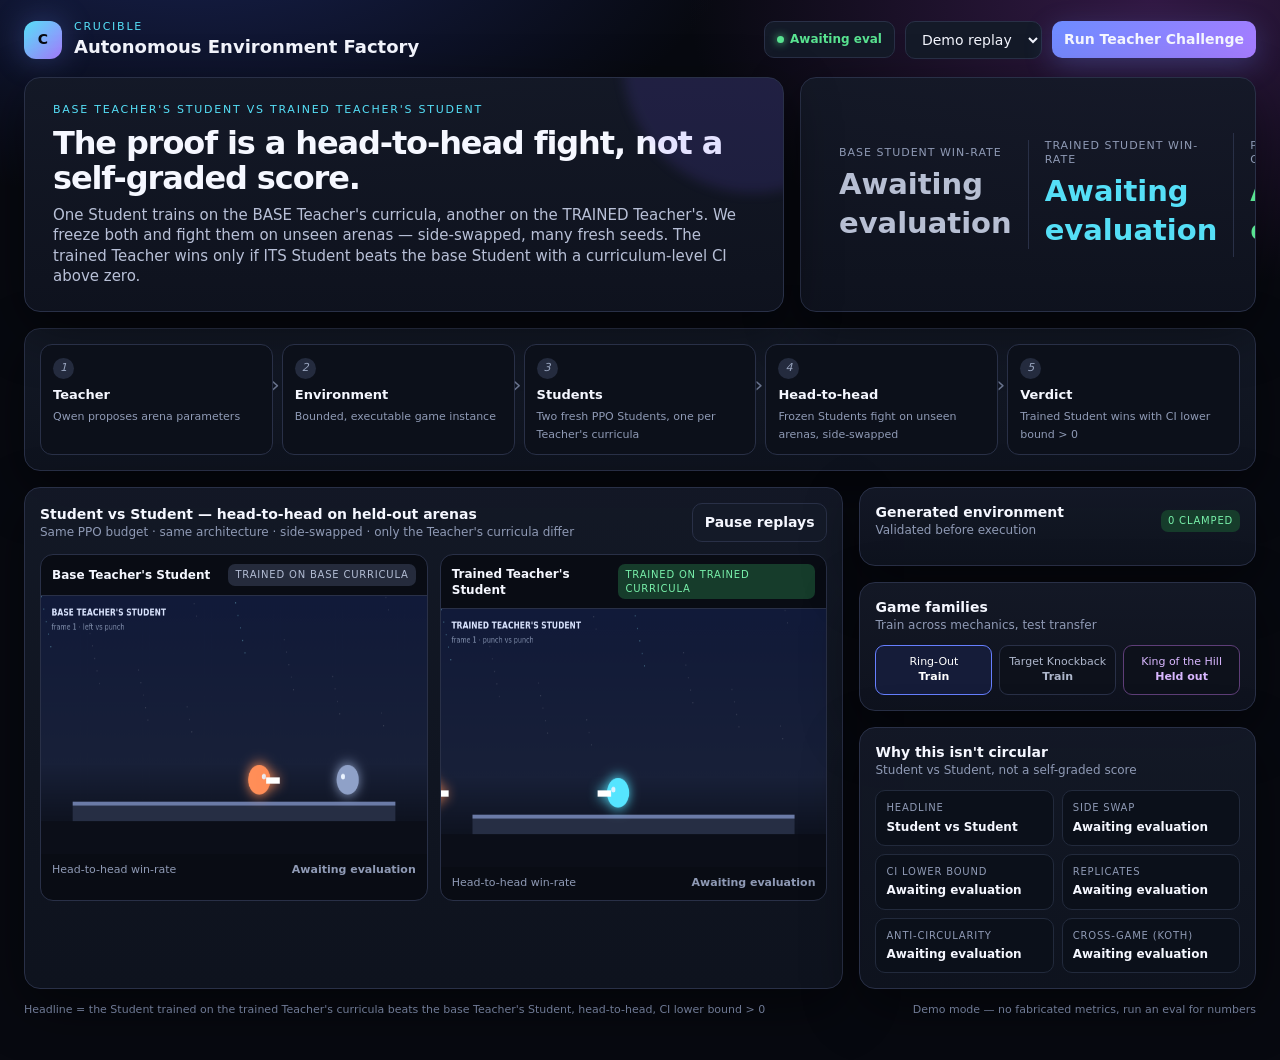
==== demo/index.html @ 3de4baf1 "Stage-6 head-to-head rebuild: Student-vs-Student on held-out arenas + KOTH cross-game Recovered from" ====
<!doctype html>
<html lang="en">
<head>
<meta charset="utf-8">
<meta name="viewport" content="width=device-width,initial-scale=1">
<title>Crucible — Agents That Build Better Training Grounds</title>
<style>
  :root {
    --bg:#070910; --panel:#111521; --panel2:#171c2b; --line:#293047;
    --ink:#f5f7ff; --muted:#8f9ab5; --cyan:#55dff7; --blue:#6d8cff;
    --violet:#a77cff; --green:#59e391; --orange:#ff9d62; --red:#ff667d;
  }
  *{box-sizing:border-box}
  body{margin:0;color:var(--ink);font:14px/1.35 Inter,ui-sans-serif,system-ui,-apple-system,sans-serif;
    background:
      radial-gradient(900px 500px at 15% -10%,#182252 0%,transparent 62%),
      radial-gradient(800px 500px at 90% 0%,#321944 0%,transparent 58%),var(--bg)}
  button,select{font:inherit}
  .shell{max-width:1480px;margin:auto;padding:20px 24px 42px}
  header{display:flex;align-items:center;justify-content:space-between;gap:18px;margin-bottom:18px}
  .brand{display:flex;align-items:center;gap:12px}
  .mark{width:38px;height:38px;border-radius:12px;display:grid;place-items:center;font-weight:900;
    background:linear-gradient(135deg,var(--cyan),var(--violet));box-shadow:0 0 32px #6d8cff55;color:#080a12}
  h1{font-size:18px;margin:0}.eyebrow{font-size:11px;letter-spacing:.16em;text-transform:uppercase;color:var(--cyan)}
  .top-actions{display:flex;align-items:center;gap:10px}
  .pill,.btn,select{border:1px solid var(--line);background:#141a28;color:var(--ink);border-radius:10px;padding:9px 12px}
  .pill{color:var(--muted);font-size:12px}.pill b{color:var(--green)}
  .btn{cursor:pointer;font-weight:700}.btn.primary{border:0;background:linear-gradient(135deg,var(--blue),var(--violet));
    box-shadow:0 8px 28px #6d8cff44}.btn:hover{filter:brightness(1.12)}
  .hero{display:grid;grid-template-columns:1.25fr .75fr;gap:16px;margin-bottom:16px}
  .card{background:linear-gradient(180deg,#141927ee,#0f131fee);border:1px solid var(--line);
    border-radius:16px;box-shadow:0 18px 55px #0007;overflow:hidden}
  .pitch{padding:25px 28px;position:relative}
  .pitch:after{content:"";position:absolute;width:260px;height:260px;border-radius:50%;right:-100px;top:-145px;
    background:#795cff22;filter:blur(6px)}
  .pitch h2{font-size:32px;line-height:1.08;max-width:770px;margin:8px 0 10px;letter-spacing:-.035em}
  .pitch p{font-size:15px;color:#b8c0d7;margin:0;max-width:750px}
  .score{display:grid;grid-template-columns:1fr 1fr 1fr;align-items:center;padding:22px}
  .metric{padding:6px 16px;border-right:1px solid var(--line)}.metric:last-child{border:0}
  .metric small{display:block;color:var(--muted);font-size:11px;text-transform:uppercase;letter-spacing:.09em}
  .metric strong{display:block;font-size:29px;margin-top:4px;font-variant-numeric:tabular-nums}
  .metric.base strong{color:#b7bfd3}.metric.trained strong{color:var(--cyan)}.metric.delta strong{color:var(--green)}
  .pipeline{padding:15px;display:grid;grid-template-columns:repeat(5,1fr);gap:9px;margin-bottom:16px}
  .stage{position:relative;padding:12px 12px 11px;border:1px solid var(--line);border-radius:12px;background:#0c101a}
  .stage:not(:last-child):after{content:"›";position:absolute;right:-8px;top:25px;color:#69738d;font-size:22px;z-index:2}
  .stage .num{display:inline-grid;place-items:center;width:21px;height:21px;border-radius:50%;background:#242b3e;color:#98a4be;font-size:11px}
  .stage b{display:block;margin:7px 0 2px;font-size:13px}.stage span{color:var(--muted);font-size:11px}
  .stage.active{border-color:#647fff;background:#111832;box-shadow:inset 0 0 25px #5276ff20}
  .stage.active .num{background:var(--blue);color:white}.stage.done{border-color:#296544}.stage.done .num{background:#23633e;color:#baffd3}
  .main-grid{display:grid;grid-template-columns:1.55fr .75fr;gap:16px}
  .battle-card{padding:15px}.card-head{display:flex;align-items:center;justify-content:space-between;gap:10px;margin-bottom:12px}
  .card-head h3{margin:0;font-size:14px}.subtle{color:var(--muted);font-size:12px}
  .arenas{display:grid;grid-template-columns:1fr 1fr;gap:12px}
  .arena{border:1px solid var(--line);border-radius:13px;overflow:hidden;background:#090c14}
  .arena-title{display:flex;justify-content:space-between;align-items:center;padding:9px 11px;border-bottom:1px solid var(--line)}
  .arena-title b{font-size:12px}.tag{font-size:10px;text-transform:uppercase;letter-spacing:.08em;padding:4px 7px;border-radius:7px;background:#252b3c;color:#b3bdd4}
  .tag.win{background:#163c2b;color:#78f0aa}.arena canvas{width:100%;height:258px;display:block;background:#080a12}
  .arena-foot{padding:9px 11px;display:flex;justify-content:space-between;color:var(--muted);font-size:11px}
  .side{display:grid;gap:16px;align-content:start}.knobs,.proof,.games{padding:15px}
  .knob{display:grid;grid-template-columns:90px 1fr 42px;gap:9px;align-items:center;margin:10px 0}
  .knob label{color:#aeb7cc;font-size:12px}.track{height:7px;border-radius:9px;background:#252b3d;overflow:hidden}
  .fill{height:100%;border-radius:9px;background:linear-gradient(90deg,var(--cyan),var(--violet))}
  .knob output{text-align:right;font-size:11px;color:#cdd4e6;font-variant-numeric:tabular-nums}
  .proof-grid{display:grid;grid-template-columns:1fr 1fr;gap:8px}
  .proof-item{padding:10px;border-radius:10px;background:#0b101a;border:1px solid #222a3c}
  .proof-item span{display:block;color:var(--muted);font-size:10px;text-transform:uppercase;letter-spacing:.08em}
  .proof-item b{display:block;margin-top:4px;font-size:12px}.ok{color:var(--green)}
  .game-tabs{display:flex;gap:7px}.game{flex:1;padding:9px 7px;border-radius:9px;border:1px solid var(--line);background:#0d111b;color:#aeb7cc;text-align:center;font-size:11px}
  .game.selected{border-color:#667fff;background:#151c39;color:white}.game.held{border-color:#5e3e78;color:#d8b7ff}
  .footer{display:flex;justify-content:space-between;align-items:center;margin-top:14px;color:#6f7a95;font-size:11px}
  .status-dot{display:inline-block;width:7px;height:7px;border-radius:50%;background:var(--green);box-shadow:0 0 9px var(--green);margin-right:6px}
  .toast{position:fixed;right:24px;bottom:24px;padding:12px 15px;border-radius:11px;background:#182035;border:1px solid #35405b;
    box-shadow:0 18px 45px #0008;opacity:0;transform:translateY(8px);transition:.2s;pointer-events:none}
  .toast.show{opacity:1;transform:none}
  @media(max-width:1000px){.hero,.main-grid{grid-template-columns:1fr}.pipeline{grid-template-columns:1fr 1fr 1fr}.pitch h2{font-size:27px}}
  @media(max-width:680px){.shell{padding:14px}.arenas,.score,.pipeline{grid-template-columns:1fr}.metric{border-right:0;border-bottom:1px solid var(--line)}header{align-items:flex-start}.top-actions{flex-wrap:wrap;justify-content:flex-end}}
</style>
</head>
<body>
<div class="shell">
  <header>
    <div class="brand"><div class="mark">C</div><div><div class="eyebrow">Crucible</div><h1>Autonomous Environment Factory</h1></div></div>
    <div class="top-actions">
      <span class="pill"><span class="status-dot"></span><b id="modeLabel">Demo ready</b></span>
      <select id="mode"><option value="demo">Demo replay</option><option value="live">Live artifacts</option></select>
      <button class="btn primary" id="runBtn">Run Teacher Challenge</button>
    </div>
  </header>

  <section class="hero">
    <div class="card pitch">
      <div class="eyebrow">Base Teacher's Student VS Trained Teacher's Student</div>
      <h2>The proof is a head-to-head fight, not a self-graded score.</h2>
      <p>One Student trains on the BASE Teacher's curricula, another on the TRAINED Teacher's. We freeze both and fight them on unseen arenas — side-swapped, many fresh seeds. The trained Teacher wins only if ITS Student beats the base Student with a curriculum-level CI above zero.</p>
    </div>
    <div class="card score">
      <div class="metric base"><small>Base Student win-rate</small><strong id="baseScore">Awaiting evaluation</strong></div>
      <div class="metric trained"><small>Trained Student win-rate</small><strong id="trainedScore">Awaiting evaluation</strong></div>
      <div class="metric delta"><small>Paired advantage (95% CI)</small><strong id="liftScore">Awaiting evaluation</strong></div>
    </div>
  </section>

  <section class="card pipeline" id="pipeline">
    <div class="stage"><i class="num">1</i><b>Teacher</b><span>Qwen proposes arena parameters</span></div>
    <div class="stage"><i class="num">2</i><b>Environment</b><span>Bounded, executable game instance</span></div>
    <div class="stage"><i class="num">3</i><b>Students</b><span>Two fresh PPO Students, one per Teacher's curricula</span></div>
    <div class="stage"><i class="num">4</i><b>Head-to-head</b><span>Frozen Students fight on unseen arenas, side-swapped</span></div>
    <div class="stage"><i class="num">5</i><b>Verdict</b><span>Trained Student wins with CI lower bound &gt; 0</span></div>
  </section>

  <section class="main-grid">
    <div class="card battle-card">
      <div class="card-head"><div><h3>Student vs Student — head-to-head on held-out arenas</h3><div class="subtle">Same PPO budget · same architecture · side-swapped · only the Teacher's curricula differ</div></div>
        <button class="btn" id="playBtn">Pause replays</button></div>
      <div class="arenas">
        <div class="arena">
          <div class="arena-title"><b>Base Teacher's Student</b><span class="tag">trained on base curricula</span></div>
          <canvas id="baseCanvas" width="660" height="330"></canvas>
          <div class="arena-foot"><span>Head-to-head win-rate</span><b id="baseArenaScore">Awaiting evaluation</b></div>
        </div>
        <div class="arena">
          <div class="arena-title"><b>Trained Teacher's Student</b><span class="tag win">trained on trained curricula</span></div>
          <canvas id="trainedCanvas" width="660" height="330"></canvas>
          <div class="arena-foot"><span>Head-to-head win-rate</span><b id="trainedArenaScore">Awaiting evaluation</b></div>
        </div>
      </div>
    </div>

    <aside class="side">
      <div class="card knobs">
        <div class="card-head"><div><h3>Generated environment</h3><div class="subtle">Validated before execution</div></div><span class="tag win">0 clamped</span></div>
        <div id="knobs"></div>
      </div>
      <div class="card games">
        <div class="card-head"><div><h3>Game families</h3><div class="subtle">Train across mechanics, test transfer</div></div></div>
        <div class="game-tabs"><div class="game selected">Ring-Out<br><b>Train</b></div><div class="game">Target Knockback<br><b>Train</b></div><div class="game held">King of the Hill<br><b>Held out</b></div></div>
      </div>
      <div class="card proof">
        <div class="card-head"><div><h3>Why this isn't circular</h3><div class="subtle">Student vs Student, not a self-graded score</div></div></div>
        <div class="proof-grid">
          <div class="proof-item"><span>Headline</span><b>Student vs Student</b></div>
          <div class="proof-item"><span>Side swap</span><b id="proofSide">Awaiting evaluation</b></div>
          <div class="proof-item"><span>CI lower bound</span><b id="proofCI">Awaiting evaluation</b></div>
          <div class="proof-item"><span>Replicates</span><b id="proofReps">Awaiting evaluation</b></div>
          <div class="proof-item"><span>Anti-circularity</span><b id="proofAnti">Awaiting evaluation</b></div>
          <div class="proof-item"><span>Cross-game (KOTH)</span><b id="proofKoth">Awaiting evaluation</b></div>
        </div>
      </div>
    </aside>
  </section>
  <div class="footer"><span>Headline = the Student trained on the trained Teacher's curricula beats the base Teacher's Student, head-to-head, CI lower bound &gt; 0</span><span id="artifactStatus">Using deterministic demo artifacts</span></div>
</div>
<div class="toast" id="toast">Challenge started</div>

<script>
// NO fabricated metrics. Until a real eval JSON exists, every value reads
// "Awaiting evaluation". The dashboard consumes output/.../dashboard.json (written
// by report.generate_report) for the PRIMARY Student-vs-Student headline, and the
// captured head-to-head replays for the visual.
const AWAIT = "Awaiting evaluation";
const REPLAY_CANDIDATES = {
  // Real captured head-to-head replays (written by the eval); base-win and
  // trained-win matches. Fall back to whatever exists.
  base: ["/replays/h2h_fighter_base_win_trained_as_P0.json"],
  trained: ["/replays/h2h_fighter_trained_win_trained_as_P0.json",
            "/replays/h2h_fighter_draw_trained_as_P0.json"]
};
const bounds={difficulty:[0,1],platform_width:[8,30],gravity:[.2,1.2],knockback:[.5,6],spawn_gap:[1,12]};
const labels={difficulty:"Opponent",platform_width:"Platform",gravity:"Gravity",knockback:"Knockback",spawn_gap:"Spawn gap"};
let data=null, playing=true, frame=0, timer=null, baseReplay=null, trainedReplay=null;
const $=id=>document.getElementById(id);
const pct3=v=>(v==null?AWAIT:Number(v).toFixed(3));

function renderMetrics(){
  const d=data;
  if(!d){
    ["baseScore","trainedScore","liftScore","baseArenaScore","trainedArenaScore",
     "proofSide","proofCI","proofReps","proofAnti","proofKoth"].forEach(id=>$(id).textContent=AWAIT);
    $("knobs").innerHTML="";
    return;
  }
  $("baseScore").textContent=pct3(d.base_student_win_rate);
  $("trainedScore").textContent=pct3(d.trained_student_win_rate);
  $("baseArenaScore").textContent=pct3(d.base_student_win_rate);
  $("trainedArenaScore").textContent=pct3(d.trained_student_win_rate);
  const adv=d.mean_paired_advantage, lo=d.ci_low, hi=d.ci_high;
  $("liftScore").textContent=(adv==null)?AWAIT:`${adv>=0?"+":""}${adv.toFixed(3)}  [${lo?.toFixed(3)}, ${hi?.toFixed(3)}]`;
  // Proof panel.
  $("proofSide").textContent=(d.trained_win_rate_as_p0==null)?AWAIT:
    `P0 ${d.trained_win_rate_as_p0.toFixed(2)} / P1 ${d.trained_win_rate_as_p1.toFixed(2)}`;
  $("proofCI").textContent=(lo==null)?AWAIT:`${lo>=0?"+":""}${lo.toFixed(3)}`;
  $("proofReps").textContent=(d.n_replicates==null)?AWAIT:String(d.n_replicates);
  $("proofAnti").textContent=(d.anti_circularity_passed==null)?AWAIT:(d.anti_circularity_passed?"Passed ✓":"FAILED");
  $("proofAnti").className=d.anti_circularity_passed?"ok":"";
  const cg=d.cross_game_koth;
  $("proofKoth").textContent=!cg?AWAIT:(cg.supported?
    (cg.mean_paired_advantage==null?"Supported":`adv ${cg.mean_paired_advantage>=0?"+":""}${Number(cg.mean_paired_advantage).toFixed(3)}`):
    "Unsupported");
  // Knobs: show the first held-out arena family advantages if present.
  const fam=d.per_arena_family_advantage||{};
  $("knobs").innerHTML=Object.entries(fam).map(([k,v])=>{
    const pos=v>=0, w=Math.min(100,Math.abs(v)*180+6);
    return `<div class="knob"><label>${k}</label><div class="track"><div class="fill" style="width:${w}%;background:${pos?'linear-gradient(90deg,var(--cyan),var(--green))':'var(--red)'}"></div></div><output>${v>=0?"+":""}${Number(v).toFixed(3)}</output></div>`;
  }).join("") || `<div class="subtle">${AWAIT}</div>`;
}
async function loadJSON(path){const r=await fetch(path,{cache:"no-store"});if(!r.ok)throw Error(r.status);return r.json()}
async function firstReplay(cands){for(const p of cands){try{return await loadJSON(p)}catch(_){}}return null}
async function loadArtifacts(){
  data=null;
  if($("mode").value==="live"){
    try{
      data=await loadJSON("/output/stage6_report/dashboard.json");
      $("artifactStatus").textContent="Loaded stage6_report/dashboard.json";
      $("modeLabel").textContent="Live artifacts";
    }catch(e){
      try{ // fall back to the full result JSON's primary block
        const full=await loadJSON("/output/eval_base_vs_trained.json");
        const p=full.primary||full;
        data={base_student_win_rate:p.base_student_win_rate,trained_student_win_rate:p.trained_student_win_rate,
              mean_paired_advantage:p.mean_paired_advantage,ci_low:p.ci_t?.low,ci_high:p.ci_t?.high,
              n_replicates:p.n_replicates,trained_win_rate_as_p0:p.trained_win_rate_as_p0,
              trained_win_rate_as_p1:p.trained_win_rate_as_p1,anti_circularity_passed:p.anti_circularity?.passed,
              per_arena_family_advantage:p.per_arena_family_advantage,cross_game_koth:full.cross_game_koth};
        $("artifactStatus").textContent="Loaded eval_base_vs_trained.json (primary block)";
        $("modeLabel").textContent="Live artifacts";
      }catch(_){data=null;$("artifactStatus").textContent="No eval artifact yet — Awaiting evaluation";$("modeLabel").textContent="Awaiting eval"}
    }
  }else{$("artifactStatus").textContent="Demo mode — no fabricated metrics, run an eval for numbers";$("modeLabel").textContent="Awaiting eval"}
  baseReplay=await firstReplay(REPLAY_CANDIDATES.base);
  trainedReplay=await firstReplay(REPLAY_CANDIDATES.trained);
  renderMetrics(); drawBoth();
}
function drawArena(canvas,replay,accent,label){
  const c=canvas.getContext("2d"),W=canvas.width,H=canvas.height;
  const g=c.createLinearGradient(0,0,0,H);g.addColorStop(0,"#111a39");g.addColorStop(.65,"#182038");g.addColorStop(1,"#080b12");c.fillStyle=g;c.fillRect(0,0,W,H);
  for(let i=0;i<38;i++){const x=(i*83)%W,y=(i*47)%180;c.fillStyle=i%4?"#ffffff24":"#8feaff66";c.fillRect(x,y,1.5,1.5)}
  const fr=replay?.frames?.[frame%replay.frames.length],p=replay?.platform||{x_left:0,x_right:12,y:0};
  const left=54,right=W-54,ground=H-67;c.fillStyle="#262e44";c.fillRect(left,ground,right-left,25);c.fillStyle="#6b7ba7";c.fillRect(left,ground,right-left,5);
  c.fillStyle="#0b0e18";c.fillRect(0,ground+25,W,H-ground-25);
  const sx=x=>left+(x-p.x_left)/Math.max(1,p.x_right-p.x_left)*(right-left), sy=y=>ground-y*35;
  const fallback=[{x:p.x_left+(p.x_right-p.x_left)*.34,y:0,action:"right"},{x:p.x_left+(p.x_right-p.x_left)*.66,y:0,action:"left"}];
  [fr?.p1||fallback[0],fr?.p2||fallback[1]].forEach((b,i)=>{
    const x=sx(b.x),y=sy(b.y),col=i? "#ff8e58":accent;c.save();c.translate(x,y);
    c.shadowBlur=18;c.shadowColor=col;c.fillStyle=col;c.beginPath();c.arc(0,-28,19,0,Math.PI*2);c.fill();
    c.fillStyle="#eaf3ff";c.beginPath();c.arc((b.facing||1)*8,-32,3.5,0,Math.PI*2);c.fill();
    if(b.action==="punch"){c.strokeStyle="#fff";c.lineWidth=8;c.beginPath();c.moveTo((b.facing||1)*12,-27);c.lineTo((b.facing||1)*35,-27);c.stroke()}
    c.restore();
  });
  c.fillStyle="#dbe5ff";c.font="700 13px system-ui";c.fillText(label,18,25);
  c.fillStyle="#8290ad";c.font="11px system-ui";c.fillText(fr?`frame ${frame%replay.frames.length} · ${fr.p1.action} vs ${fr.p2.action}`:"saved replay loads in live server mode",18,43);
}
function drawBoth(){drawArena($("baseCanvas"),baseReplay,"#8fa1c8","BASE TEACHER'S STUDENT");drawArena($("trainedCanvas"),trainedReplay,"#56e5ff","TRAINED TEACHER'S STUDENT")}
function animate(){clearInterval(timer);if(playing)timer=setInterval(()=>{frame++;drawBoth()},95)}
function runChallenge(){
  const stages=[...document.querySelectorAll(".stage")];stages.forEach(x=>x.className="stage");let i=0;
  const tick=()=>{if(i)stages[i-1].className="stage done";if(i<stages.length){stages[i].className="stage active";i++;setTimeout(tick,i===3?900:560)}else{showToast("Challenge complete · Student-vs-Student head-to-head")}};tick();
}
function showToast(t){$("toast").textContent=t;$("toast").classList.add("show");setTimeout(()=>$("toast").classList.remove("show"),2600)}
$("playBtn").onclick=()=>{playing=!playing;$("playBtn").textContent=playing?"Pause replays":"Play replays";animate()};
$("runBtn").onclick=runChallenge;$("mode").onchange=loadArtifacts;
renderMetrics();loadArtifacts();animate();
</script>
</body>
</html>
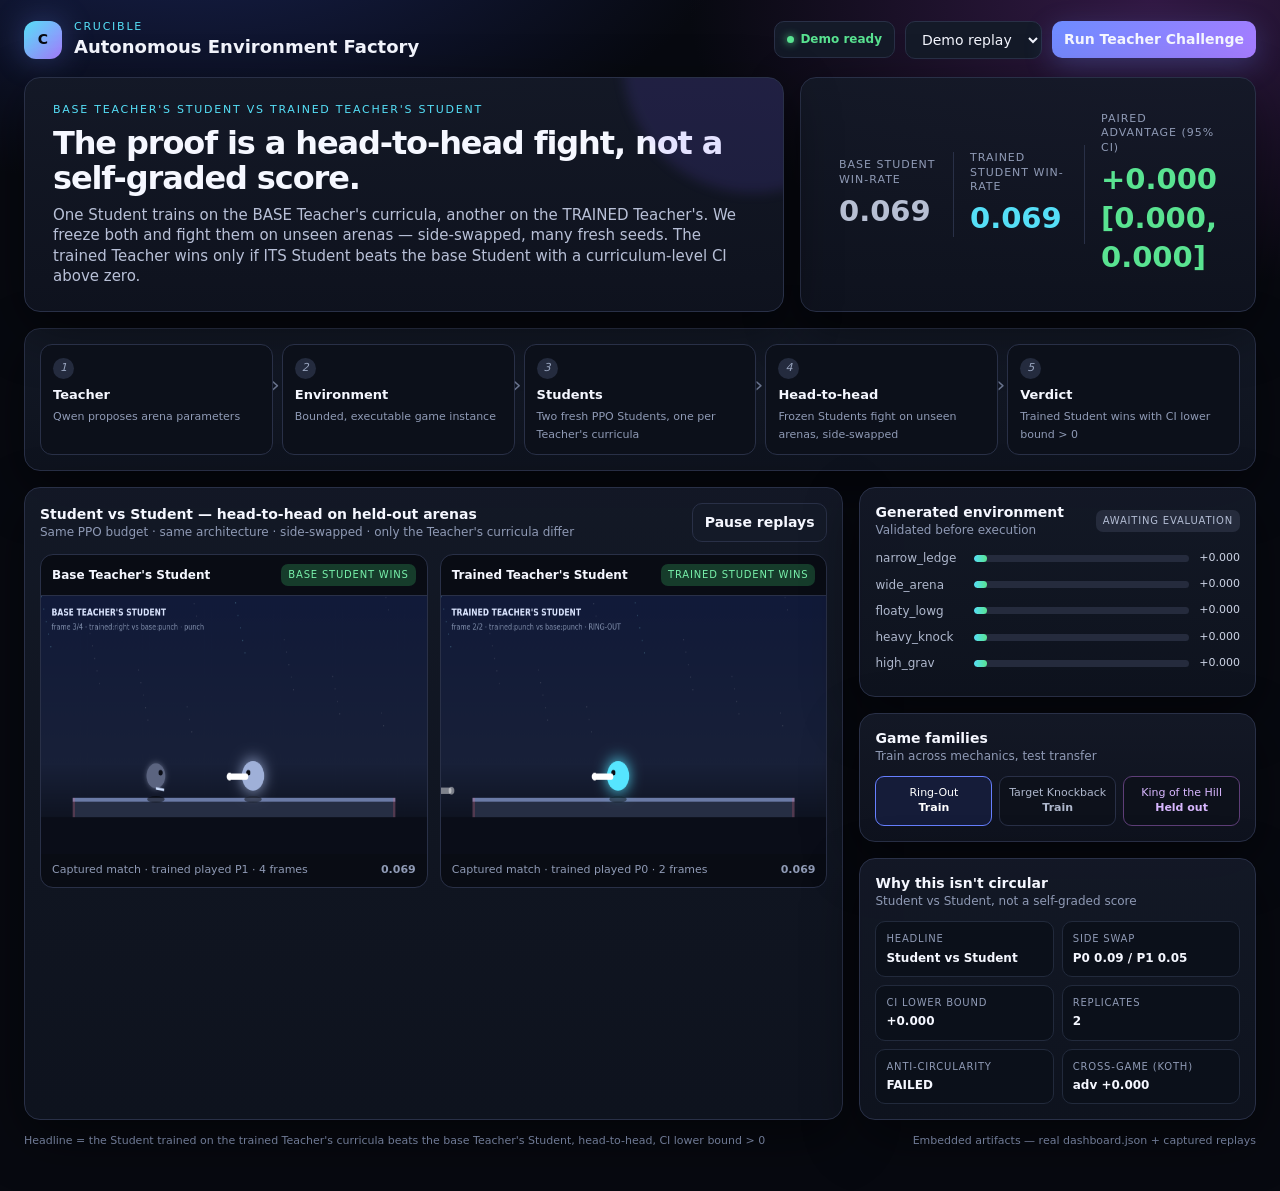
==== commit 110a62c6: "demo: replay real captured h2h match traces on the dashboard canvases The two arena canvases never a" ====
--- a/demo/index.html
+++ b/demo/index.html
@@ -114,21 +114,21 @@
         <button class="btn" id="playBtn">Pause replays</button></div>
       <div class="arenas">
         <div class="arena">
-          <div class="arena-title"><b>Base Teacher's Student</b><span class="tag">trained on base curricula</span></div>
+          <div class="arena-title"><b>Base Teacher's Student</b><span class="tag" id="baseMatchTag">example match</span></div>
           <canvas id="baseCanvas" width="660" height="330"></canvas>
-          <div class="arena-foot"><span>Head-to-head win-rate</span><b id="baseArenaScore">Awaiting evaluation</b></div>
+          <div class="arena-foot"><span id="baseMatchLabel">Captured head-to-head replay</span><b id="baseArenaScore">Awaiting evaluation</b></div>
         </div>
         <div class="arena">
-          <div class="arena-title"><b>Trained Teacher's Student</b><span class="tag win">trained on trained curricula</span></div>
+          <div class="arena-title"><b>Trained Teacher's Student</b><span class="tag win" id="trainedMatchTag">example match</span></div>
           <canvas id="trainedCanvas" width="660" height="330"></canvas>
-          <div class="arena-foot"><span>Head-to-head win-rate</span><b id="trainedArenaScore">Awaiting evaluation</b></div>
+          <div class="arena-foot"><span id="trainedMatchLabel">Captured head-to-head replay</span><b id="trainedArenaScore">Awaiting evaluation</b></div>
         </div>
       </div>
     </div>
 
     <aside class="side">
       <div class="card knobs">
-        <div class="card-head"><div><h3>Generated environment</h3><div class="subtle">Validated before execution</div></div><span class="tag win">0 clamped</span></div>
+        <div class="card-head"><div><h3>Generated environment</h3><div class="subtle">Validated before execution</div></div><span class="tag" id="clampBadge">Awaiting evaluation</span></div>
         <div id="knobs"></div>
       </div>
       <div class="card games">
@@ -152,22 +152,26 @@
 </div>
 <div class="toast" id="toast">Challenge started</div>
 
+<!-- Real captured artifacts, embedded so the page plays from file:// with no fetch.
+     Generated from output/stage6_report/dashboard.json + replays/h2h_fighter_*.json
+     (see demo/README.md). No values are authored here; they are copied verbatim. -->
+<script src="replays.js"></script>
 <script>
-// NO fabricated metrics. Until a real eval JSON exists, every value reads
-// "Awaiting evaluation". The dashboard consumes output/.../dashboard.json (written
-// by report.generate_report) for the PRIMARY Student-vs-Student headline, and the
-// captured head-to-head replays for the visual.
+// NO fabricated metrics. Headline numbers come from the REAL dashboard.json
+// (embedded via replays.js, or live-fetched in "Live artifacts" mode). Any value
+// that is genuinely absent renders "Awaiting evaluation" — never a hardcoded score.
+// The two canvases REPLAY real captured head-to-head matches frame by frame.
 const AWAIT = "Awaiting evaluation";
+const EMBED = (window.CRUCIBLE_DATA || null);          // real artifacts, embedded
+const EMBED_REPLAYS = EMBED?.replays || {};
+// Live-fetch fallbacks (only reachable when served over http, not file://).
 const REPLAY_CANDIDATES = {
-  // Real captured head-to-head replays (written by the eval); base-win and
-  // trained-win matches. Fall back to whatever exists.
-  base: ["/replays/h2h_fighter_base_win_trained_as_P0.json"],
+  base:    ["/replays/h2h_fighter_base_win_trained_as_P0.json"],
   trained: ["/replays/h2h_fighter_trained_win_trained_as_P0.json",
             "/replays/h2h_fighter_draw_trained_as_P0.json"]
 };
-const bounds={difficulty:[0,1],platform_width:[8,30],gravity:[.2,1.2],knockback:[.5,6],spawn_gap:[1,12]};
-const labels={difficulty:"Opponent",platform_width:"Platform",gravity:"Gravity",knockback:"Knockback",spawn_gap:"Spawn gap"};
-let data=null, playing=true, frame=0, timer=null, baseReplay=null, trainedReplay=null;
+let data=null, playing=true, timer=null;
+let baseReplay=null, trainedReplay=null;   // each: {trace, frame, hold}
 const $=id=>document.getElementById(id);
 const pct3=v=>(v==null?AWAIT:Number(v).toFixed(3));
 
@@ -175,7 +179,8 @@
   const d=data;
   if(!d){
     ["baseScore","trainedScore","liftScore","baseArenaScore","trainedArenaScore",
-     "proofSide","proofCI","proofReps","proofAnti","proofKoth"].forEach(id=>$(id).textContent=AWAIT);
+     "proofSide","proofCI","proofReps","proofAnti","proofKoth","clampBadge"].forEach(id=>$(id).textContent=AWAIT);
+    $("clampBadge").className="tag";
     $("knobs").innerHTML="";
     return;
   }
@@ -196,6 +201,10 @@
   $("proofKoth").textContent=!cg?AWAIT:(cg.supported?
     (cg.mean_paired_advantage==null?"Supported":`adv ${cg.mean_paired_advantage>=0?"+":""}${Number(cg.mean_paired_advantage).toFixed(3)}`):
     "Unsupported");
+  // Clamp badge: only show a count when the eval actually reported one.
+  const clamp=(d.n_clamped!=null)?d.n_clamped:(d.clamped!=null?d.clamped:null);
+  if(clamp==null){$("clampBadge").textContent=AWAIT;$("clampBadge").className="tag";}
+  else{$("clampBadge").textContent=`${clamp} clamped`;$("clampBadge").className=clamp===0?"tag win":"tag";}
   // Knobs: show the first held-out arena family advantages if present.
   const fam=d.per_arena_family_advantage||{};
   $("knobs").innerHTML=Object.entries(fam).map(([k,v])=>{
@@ -205,12 +214,47 @@
 }
 async function loadJSON(path){const r=await fetch(path,{cache:"no-store"});if(!r.ok)throw Error(r.status);return r.json()}
 async function firstReplay(cands){for(const p of cands){try{return await loadJSON(p)}catch(_){}}return null}
+
+// A "match" wraps a real trace plus a per-canvas frame cursor so the two
+// canvases animate independently (different match lengths).
+function makeMatch(trace){ return trace ? {trace, frame:0, hold:0} : null; }
+
+// Pick which captured match each canvas plays. We always show a head-to-head
+// where the trained Student WON in the "Trained" canvas and one where the base
+// Student won in the "Base" canvas, so each panel illustrates its own side.
+// Falls back to the draw (the long, lively 201-frame match) if a side is absent.
+function pickMatches(){
+  const r=EMBED_REPLAYS;
+  const trainedTrace = r.trained_win_P0 || r.draw_P0 || r.base_win_P0 || null;
+  const baseTrace    = r.base_win_P1 || r.base_win_P0 || r.draw_P0 || null;
+  return {baseTrace, trainedTrace};
+}
+
+// In a trace, p1/p2 may be EITHER policy (side-swapped). Resolve which body is
+// the trained student from the trace's own metadata — never assume p1.
+function sides(trace){
+  const m=trace?.meta||{};
+  const trainedIsP1 = m.p1_policy==="trained_student";
+  return {
+    trained: trainedIsP1 ? "p1" : "p2",
+    base:    trainedIsP1 ? "p2" : "p1",
+  };
+}
+function outcomeLabel(trace){
+  const m=trace?.meta||{}, s=sides(trace), w=m.winner;
+  let who="Draw";
+  if(w==="p1"||w==="p2") who=(w===s.trained)?"Trained Student wins":"Base Student wins";
+  const side = m.p1_policy==="trained_student" ? "trained played P0" : "trained played P1";
+  return {who, side, frames:(trace?.frames?.length||0)};
+}
+
 async function loadArtifacts(){
   data=null;
-  if($("mode").value==="live"){
+  const live=$("mode").value==="live";
+  if(live){
     try{
       data=await loadJSON("/output/stage6_report/dashboard.json");
-      $("artifactStatus").textContent="Loaded stage6_report/dashboard.json";
+      $("artifactStatus").textContent="Loaded stage6_report/dashboard.json (live)";
       $("modeLabel").textContent="Live artifacts";
     }catch(e){
       try{ // fall back to the full result JSON's primary block
@@ -223,34 +267,114 @@
               per_arena_family_advantage:p.per_arena_family_advantage,cross_game_koth:full.cross_game_koth};
         $("artifactStatus").textContent="Loaded eval_base_vs_trained.json (primary block)";
         $("modeLabel").textContent="Live artifacts";
-      }catch(_){data=null;$("artifactStatus").textContent="No eval artifact yet — Awaiting evaluation";$("modeLabel").textContent="Awaiting eval"}
+      }catch(_){data=EMBED?.dashboard||null;
+        $("artifactStatus").textContent=data?"Live fetch failed — showing embedded dashboard.json":"No eval artifact — Awaiting evaluation";
+        $("modeLabel").textContent=data?"Embedded artifacts":"Awaiting eval";}
     }
-  }else{$("artifactStatus").textContent="Demo mode — no fabricated metrics, run an eval for numbers";$("modeLabel").textContent="Awaiting eval"}
-  baseReplay=await firstReplay(REPLAY_CANDIDATES.base);
-  trainedReplay=await firstReplay(REPLAY_CANDIDATES.trained);
+  }else{
+    // Demo (default): real metrics straight from the embedded dashboard.json.
+    data=EMBED?.dashboard||null;
+    $("artifactStatus").textContent=data?"Embedded artifacts — real dashboard.json + captured replays":"No artifact — Awaiting evaluation";
+    $("modeLabel").textContent=data?"Demo ready":"Awaiting eval";
+  }
+
+  // Replays: prefer embedded (works on file://), else live-fetch.
+  const m=pickMatches();
+  let bt=m.baseTrace, tt=m.trainedTrace;
+  if(!bt) bt=await firstReplay(REPLAY_CANDIDATES.base);
+  if(!tt) tt=await firstReplay(REPLAY_CANDIDATES.trained);
+  baseReplay=makeMatch(bt); trainedReplay=makeMatch(tt);
+
+  // Caption each canvas with its real, captured outcome.
+  if(bt){const o=outcomeLabel(bt);$("baseMatchTag").textContent=o.who;$("baseMatchTag").className=o.who.startsWith("Base")?"tag win":"tag";
+    $("baseMatchLabel").textContent=`Captured match · ${o.side} · ${o.frames} frames`;}
+  if(tt){const o=outcomeLabel(tt);$("trainedMatchTag").textContent=o.who;$("trainedMatchTag").className=o.who.startsWith("Trained")?"tag win":"tag";
+    $("trainedMatchLabel").textContent=`Captured match · ${o.side} · ${o.frames} frames`;}
+
   renderMetrics(); drawBoth();
 }
-function drawArena(canvas,replay,accent,label){
+// Draw a single fighter body at canvas coords. `hot` = highlight (trained
+// student in the trained panel / base student in the base panel); the opponent
+// is rendered dim so the eye tracks the panel's own fighter.
+function drawBody(c,x,ground,b,col,hot,ringout){
+  const face=b.facing||1, y=ground-(b.y||0)*35;
+  c.save();c.translate(x,y);
+  if(ringout){ // grey out + fall a touch when this body just ringed out
+    c.globalAlpha=.45;c.translate(0,18);
+  }
+  // shadow on the platform
+  c.save();c.globalAlpha*=.5;c.fillStyle="#000";c.beginPath();c.ellipse(0,2,15,4,0,0,Math.PI*2);c.fill();c.restore();
+  // body
+  c.shadowBlur=hot?22:8;c.shadowColor=col;
+  c.fillStyle=col;c.beginPath();c.arc(0,-28,hot?19:16,0,Math.PI*2);c.fill();
+  c.shadowBlur=0;
+  // eye in facing direction
+  c.fillStyle="#0a0d16";c.beginPath();c.arc(face*8,-32,3.5,0,Math.PI*2);c.fill();
+  // action read-outs from the real frame
+  if(b.action==="punch"){c.strokeStyle="#fff";c.lineWidth=8;c.lineCap="round";
+    c.beginPath();c.moveTo(face*12,-27);c.lineTo(face*36,-27);c.stroke();
+    c.fillStyle="#fff";c.beginPath();c.arc(face*40,-27,5,0,Math.PI*2);c.fill();}
+  else if(b.action==="left"||b.action==="right"){const d=b.action==="left"?-1:1;
+    c.strokeStyle="#cfe0ff";c.lineWidth=3;c.beginPath();c.moveTo(0,-12);c.lineTo(d*14,-10);c.stroke();}
+  else if(b.action==="jump"){c.strokeStyle="#cfe0ff";c.lineWidth=3;
+    c.beginPath();c.moveTo(-9,-46);c.lineTo(0,-52);c.lineTo(9,-46);c.stroke();}
+  c.restore();
+}
+
+// Render the current frame of a real captured match. `which` = which body
+// THIS panel is about ("trained" | "base"); that body is highlighted.
+function drawArena(canvas,match,accent,label,which){
   const c=canvas.getContext("2d"),W=canvas.width,H=canvas.height;
   const g=c.createLinearGradient(0,0,0,H);g.addColorStop(0,"#111a39");g.addColorStop(.65,"#182038");g.addColorStop(1,"#080b12");c.fillStyle=g;c.fillRect(0,0,W,H);
-  for(let i=0;i<38;i++){const x=(i*83)%W,y=(i*47)%180;c.fillStyle=i%4?"#ffffff24":"#8feaff66";c.fillRect(x,y,1.5,1.5)}
-  const fr=replay?.frames?.[frame%replay.frames.length],p=replay?.platform||{x_left:0,x_right:12,y:0};
-  const left=54,right=W-54,ground=H-67;c.fillStyle="#262e44";c.fillRect(left,ground,right-left,25);c.fillStyle="#6b7ba7";c.fillRect(left,ground,right-left,5);
-  c.fillStyle="#0b0e18";c.fillRect(0,ground+25,W,H-ground-25);
-  const sx=x=>left+(x-p.x_left)/Math.max(1,p.x_right-p.x_left)*(right-left), sy=y=>ground-y*35;
-  const fallback=[{x:p.x_left+(p.x_right-p.x_left)*.34,y:0,action:"right"},{x:p.x_left+(p.x_right-p.x_left)*.66,y:0,action:"left"}];
-  [fr?.p1||fallback[0],fr?.p2||fallback[1]].forEach((b,i)=>{
-    const x=sx(b.x),y=sy(b.y),col=i? "#ff8e58":accent;c.save();c.translate(x,y);
-    c.shadowBlur=18;c.shadowColor=col;c.fillStyle=col;c.beginPath();c.arc(0,-28,19,0,Math.PI*2);c.fill();
-    c.fillStyle="#eaf3ff";c.beginPath();c.arc((b.facing||1)*8,-32,3.5,0,Math.PI*2);c.fill();
-    if(b.action==="punch"){c.strokeStyle="#fff";c.lineWidth=8;c.beginPath();c.moveTo((b.facing||1)*12,-27);c.lineTo((b.facing||1)*35,-27);c.stroke()}
-    c.restore();
-  });
+  for(let i=0;i<38;i++){const x=(i*83)%W,y=(i*47)%180;c.fillStyle=i%4?"#ffffff20":"#8feaff44";c.fillRect(x,y,1.5,1.5)}
+
+  if(!match||!match.trace?.frames?.length){
+    c.fillStyle="#dbe5ff";c.font="700 13px system-ui";c.fillText(label,18,25);
+    c.fillStyle="#8290ad";c.font="11px system-ui";c.fillText("No captured replay found",18,43);
+    return;
+  }
+  const tr=match.trace, frames=tr.frames, idx=match.frame%frames.length, fr=frames[idx];
+  const p=tr.platform||{x_left:0,x_right:7,y:0};
+  const s=sides(tr);                       // which p-body is trained vs base
+  const left=54,right=W-54,ground=H-72;
+
+  // platform (the ring) + the void below it
+  c.fillStyle="#262e44";c.fillRect(left,ground,right-left,25);
+  c.fillStyle="#6b7ba7";c.fillRect(left,ground,right-left,5);
+  c.fillStyle="#0a0d18";c.fillRect(0,ground+25,W,H-ground-25);
+  // edge glow so ring-outs read
+  c.fillStyle="#ff667d33";c.fillRect(left,ground,4,25);c.fillRect(right-4,ground,4,25);
+
+  const sx=x=>left+(x-p.x_left)/Math.max(1e-6,p.x_right-p.x_left)*(right-left);
+  const ev=fr.events||[];
+  const trainedRing=ev.includes(s.trained+"_ringout"), baseRing=ev.includes(s.base+"_ringout");
+
+  // Draw the opponent first (dim), then this panel's fighter (hot) on top.
+  const hotKey = which==="trained" ? s.trained : s.base;
+  const dimKey = which==="trained" ? s.base    : s.trained;
+  const hotRing = hotKey===s.trained ? trainedRing : baseRing;
+  const dimRing = dimKey===s.trained ? trainedRing : baseRing;
+  drawBody(c,sx(fr[dimKey].x),ground,fr[dimKey],"#5b6480",false,dimRing);
+  drawBody(c,sx(fr[hotKey].x),ground,fr[hotKey],accent,true,hotRing);
+
+  // labels + honest frame read-out from the real trace
   c.fillStyle="#dbe5ff";c.font="700 13px system-ui";c.fillText(label,18,25);
-  c.fillStyle="#8290ad";c.font="11px system-ui";c.fillText(fr?`frame ${frame%replay.frames.length} · ${fr.p1.action} vs ${fr.p2.action}`:"saved replay loads in live server mode",18,43);
-}
-function drawBoth(){drawArena($("baseCanvas"),baseReplay,"#8fa1c8","BASE TEACHER'S STUDENT");drawArena($("trainedCanvas"),trainedReplay,"#56e5ff","TRAINED TEACHER'S STUDENT")}
-function animate(){clearInterval(timer);if(playing)timer=setInterval(()=>{frame++;drawBoth()},95)}
+  c.fillStyle="#8290ad";c.font="11px system-ui";
+  const ringTxt=ev.some(e=>e.endsWith("ringout"))?" · RING-OUT":(ev.some(e=>e.endsWith("punch"))?" · punch":"");
+  c.fillText(`frame ${idx+1}/${frames.length} · trained:${fr[s.trained].action} vs base:${fr[s.base].action}${ringTxt}`,18,43);
+}
+function drawBoth(){
+  drawArena($("baseCanvas"),baseReplay,"#9fb0d8","BASE TEACHER'S STUDENT","base");
+  drawArena($("trainedCanvas"),trainedReplay,"#56e5ff","TRAINED TEACHER'S STUDENT","trained");
+}
+// Advance each match's own cursor; hold a beat on the final frame (so short
+// 2-3 frame ring-out matches don't strobe) then loop the captured replay.
+function step(m){ if(!m?.trace?.frames?.length) return;
+  const n=m.trace.frames.length, last=m.frame>=n-1;
+  if(last){ if(m.hold++>=8){m.frame=0;m.hold=0;} }
+  else { m.frame++; }
+}
+function animate(){clearInterval(timer);if(playing)timer=setInterval(()=>{step(baseReplay);step(trainedReplay);drawBoth()},95)}
 function runChallenge(){
   const stages=[...document.querySelectorAll(".stage")];stages.forEach(x=>x.className="stage");let i=0;
   const tick=()=>{if(i)stages[i-1].className="stage done";if(i<stages.length){stages[i].className="stage active";i++;setTimeout(tick,i===3?900:560)}else{showToast("Challenge complete · Student-vs-Student head-to-head")}};tick();
